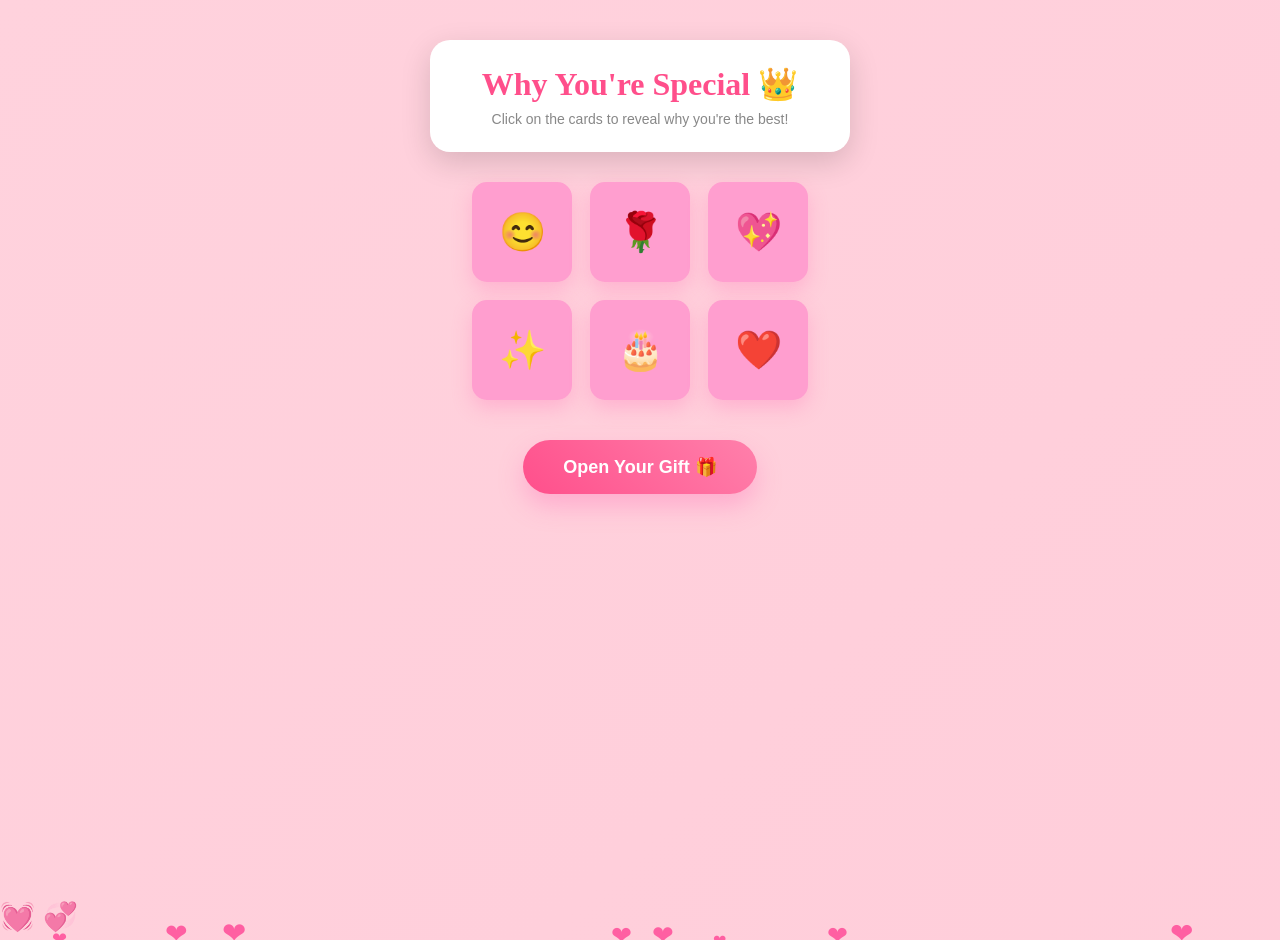
==== game.html @ 9f3945fb "Add files via upload" ====
<!DOCTYPE html>
<html lang="en">

<head>

<meta charset="UTF-8">
<meta name="viewport" content="width=device-width, initial-scale=1.0">

<title>Why You're Special ❤️</title>

<link rel="stylesheet" href="style.css">

</head>

<body>
    <audio id="bgMusic" autoplay loop>
    <source src="music/galwakdi.mp3" type="audio/mpeg">
</audio>

<div class="hearts"></div>

<div class="special-box">
    <h1>Why You're Special 👑</h1>
    <p>Click on the cards to reveal why you're the best!</p>
</div>

<div class="game-container">

<div class="game-card" onclick="showMessage(this)">
<span>😊</span>
<p>You make every day brighter.</p>
</div>

<div class="game-card" onclick="showMessage(this)">
<span>🌹</span>
<p>Your smile is my favorite view.</p>
</div>

<div class="game-card" onclick="showMessage(this)">
<span>💖</span>
<p>You are my biggest happiness.</p>
</div>

<div class="game-card" onclick="showMessage(this)">
<span>✨</span>
<p>You inspire me every day.</p>
</div>

<div class="game-card" onclick="showMessage(this)">
<span>🎂</span>
<p>You deserve all the happiness.</p>
</div>

<div class="game-card" onclick="showMessage(this)">
<span>❤️</span>
<p>I Love You Forever.</p>
</div>

</div>

<div style="text-align:center; margin-top:40px;">

<button onclick="location.href='gift.html'">
Open Your Gift 🎁
</button>

</div>

<script src="script.js"></script>

</body>

</html>
---- style.css ----
*{
    margin:0;
    padding:0;
    box-sizing:border-box;
    font-family:Arial,sans-serif;
}
body{
    margin:0;
    min-height:100vh;
    overflow-x:hidden;
    background:linear-gradient(135deg,#ffd2dd,#ffc9d7,#ffe3eb);
    background-size:400% 400%;
    animation:bgMove 12s ease infinite;
}

.container{
    text-align:center;
    z-index:2;
}

.card{
    background:white;
    padding:40px;
    border-radius:25px;
    width:90%;
    max-width:450px;
    box-shadow:0 15px 35px rgba(0,0,0,.2);
    animation:popup 1s;
}

.card h1{
    color:#ff2d75;
    margin-bottom:20px;
}

.card p{
    line-height:28px;
    color:#555;
    margin-bottom:25px;
}

button{
    background:linear-gradient(45deg,#ff4f8b,#ff80ab);
    color:white;
    padding:16px 40px;
    border:none;
    border-radius:50px;
    font-size:18px;
    font-weight:bold;
    cursor:pointer;
    box-shadow:0 12px 25px rgba(255,105,180,.35);
    transition:.4s;
}
button:hover{
transform:translateY(-5px) scale(1.08);
}

@keyframes popup{
    from{
        opacity:0;
        transform:scale(.6);
    }
    to{
        opacity:1;
        transform:scale(1);
    }
}

.heart{
    position:absolute;
    color:#ff2d75;
    font-size:20px;
    animation:float 6s linear infinite;
}

@keyframes float{
    0%{
        transform:translateY(100vh);
        opacity:0;
    }
    100%{
        transform:translateY(-120vh);
        opacity:1;
    }
}
/* ===== Love Letter ===== */
.container{
    width:1000px;
    max-width:95%;
    margin:80px auto;
    display:flex;
    justify-content:center;
    align-items:flex-start;
    gap:20px;
}
.letter-box{
    width:650px;
    height:400px;

    background:#fff8ee;
    padding:35px;
    border-radius:15px;
    box-shadow:0 15px 35px rgba(0,0,0,.15);
    overflow-y:auto;

    text-align:left;

    background-image:repeating-linear-gradient(
        white 0px,
        white 30px,
        #ececec 31px
    );
}
.love-note{
    width:200px;
    height:390px;
    flex:none;
    background:white;
    padding:18px;
    border-radius:25px;
    text-align:center;
    box-shadow:0 15px 35px rgba(0,0,0,.15);

    display:flex;
    flex-direction:column;
    justify-content:space-between;
}

.love-note h1{
    color:#ff4f8b;
    font-family:cursive;
    font-size:30px;
    margin-bottom:10px;
}
.love-note p{
    color:#777;
    margin:8px 0;
    line-height:24px;
    font-size:15px;
}

.love-note button{
    background:#ff4f8b;
    color:white;
    border:none;
    border-radius:40px;
    padding:12px 22px;
    font-size:15px;
    width:85%;
    max-width:180px;
   margin-top: auto;
margin-bottom: 10px;
    display:block;
    align-self: center;
    position: relative;
bottom: 0;
}
.letter-box h2{
    font-family: cursive;
    font-size: 38px;
    color: #333;
    margin-bottom: 25px;
}

#typing{
    font-size:18px;
    line-height:32px;
    color:#555;
    min-height:260px;
    margin-bottom:30px;
}

.letter-box button{
    background:#ff2d75;
    color:white;
    padding:15px 40px;
    border:none;
    border-radius:40px;
    font-size:18px;
    cursor:pointer;
}
/* ===== Game Section ===== */

.special-box{
    width:420px;
    max-width:90%;
    margin:40px auto 30px;
    background:white;
    padding:25px;
    border-radius:20px;
    text-align:center;
    box-shadow:0 10px 30px rgba(0,0,0,.15);
}

.special-box h1{
    color:#ff4f8b;
    font-family:cursive;
    margin-bottom:8px;
}

.special-box p{
    color:#888;
    font-size:14px;
}

.game-container{
    display:grid;
    grid-template-columns:repeat(3,100px);
    justify-content:center;
    gap:18px;
    margin-top:20px;
}

.game-card{
    width:100px;
    height:100px;
    background:#ff9ecf;
    border-radius:15px;
    display:flex;
    justify-content:center;
    align-items:center;
    flex-direction:column;
    cursor:pointer;
    transition:.3s;
    box-shadow:0 8px 20px rgba(255,105,180,.3);
}

.game-card:hover{
    transform:scale(1.08);
}

.game-card span{
    font-size:38px;
    color:white;
}

.game-card p{
    display:none;
    font-size:13px;
    color:white;
    padding:8px;
    text-align:center;
}
/* ===== Gift Section ===== */

.gift-container{
display:flex;
flex-direction:column;
justify-content:center;
align-items:center;
height:100vh;
text-align:center;
}

.gift-box{
font-size:120px;
cursor:pointer;
transition:.5s;
animation:bounce 2s infinite;
}

.gift-box:hover{
transform:scale(1.2);
}

#surprise{
background:white;
padding:35px;
border-radius:25px;
margin-top:30px;
max-width:600px;
box-shadow:0 10px 30px rgba(0,0,0,.2);
}

#surprise h1{
color:#ff2d75;
margin-bottom:20px;
}

#surprise p{
line-height:30px;
color:#555;
}

#surprise button{
margin-top:25px;
}

@keyframes bounce{
0%{transform:translateY(0);}
50%{transform:translateY(-15px);}
100%{transform:translateY(0);}
}
/* ===== Memories Page ===== */

.memory-container{
    max-width:1000px;
    margin:80px auto 30px auto;
    display:flex;
    justify-content:center;
    align-items:center;
    gap:20px;
    padding:20px;
}

.gallery{
    display:grid;
    grid-template-columns:repeat(3,180px);
    gap:15px;
}

.gallery img{
    width:180px;
    height:240px;
    object-fit:cover;
    object-position:center;
    border-radius:15px;
    border:5px solid white;
    box-shadow:0 10px 25px rgba(0,0,0,.2);
}

.memory-card{
    width:320px;
    background:#fff;
    padding:30px;
    border-radius:20px;
    text-align:center;
    box-shadow:0 10px 25px rgba(0,0,0,.2);
}

.memory-card h2{
    color:#ff4f8b;
    margin-bottom:15px;
}

.memory-card p{
    color:#666;
    line-height:1.6;
}

.memory-card button{
    margin-top:20px;
    background:#ff4f8b;
    color:white;
    border:none;
    padding:15px 35px;
    border-radius:30px;
    cursor:pointer;
    font-size:16px;
}
.home{
    display:flex;
    justify-content:center;
    align-items:center;
}
/* ===== Mobile Responsive ===== */

@media (max-width:768px){

    body{
        overflow-y:auto;
        height:auto;
        padding:20px;
    }

    .memory-container{
        flex-direction:column;
        gap:30px;
        margin:30px auto;
        padding:10px;
    }

    .gallery{
        grid-template-columns:repeat(2,1fr);
        gap:12px;
        width:100%;
    }

    .gallery img{
        width:100%;
        height:160px;
    }

    .memory-card{
        width:100%;
        max-width:350px;
    }

}
.letter{
    background: rgba(255,255,255,.22);
    backdrop-filter: blur(18px);
    -webkit-backdrop-filter: blur(18px);
    border-radius: 30px;
    padding: 40px;
    width: 90%;
    max-width: 500px;
    box-shadow: 0 20px 45px rgba(255,105,180,.3);
    border:1px solid rgba(255,255,255,.4);
    animation: popup 1s;
}
@keyframes bgMove{
0%{background-position:0% 50%;}
50%{background-position:100% 50%;}
100%{background-position:0% 50%;}
}
.hearts::before{
content:"💖 💕 💗 💓 💞";
position:fixed;
font-size:28px;
left:-10%;
top:100%;
width:120%;
animation:heartsUp 12s linear infinite;
opacity:.7;
pointer-events:none;
}

@keyframes heartsUp{
0%{
transform:translateY(0);
}
100%{
transform:translateY(-130vh);
}
}
.heart{
    position:fixed;
    bottom:-50px;
    color:#ff5fa2;
    font-size:22px;
    animation:floatUp linear infinite;
    pointer-events:none;
}

@keyframes floatUp{
    0%{
        transform:translateY(0);
        opacity:0;
    }
    20%{
        opacity:1;
    }
    100%{
        transform:translateY(-120vh);
        opacity:0;
    }
}
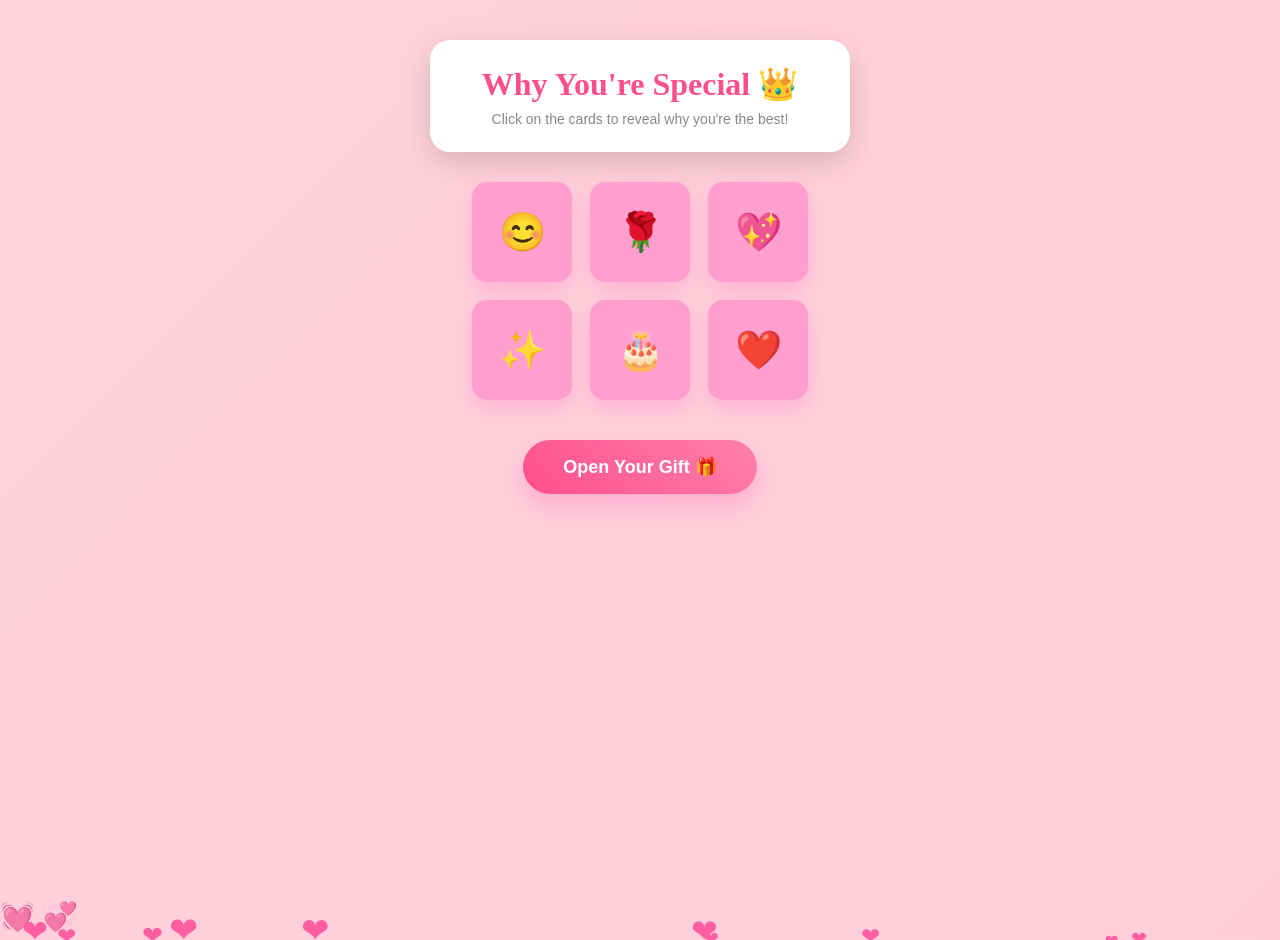
==== commit 6b4f5ac4: "Update game.html" ====
--- a/game.html
+++ b/game.html
@@ -14,7 +14,7 @@
 
 <body>
     <audio id="bgMusic" autoplay loop>
-    <source src="music/galwakdi.mp3" type="audio/mpeg">
+    <source src="galwakdi.mp3" type="audio/mpeg">
 </audio>
 
 <div class="hearts"></div>
@@ -70,4 +70,4 @@
 
 </body>
 
-</html>+</html>
